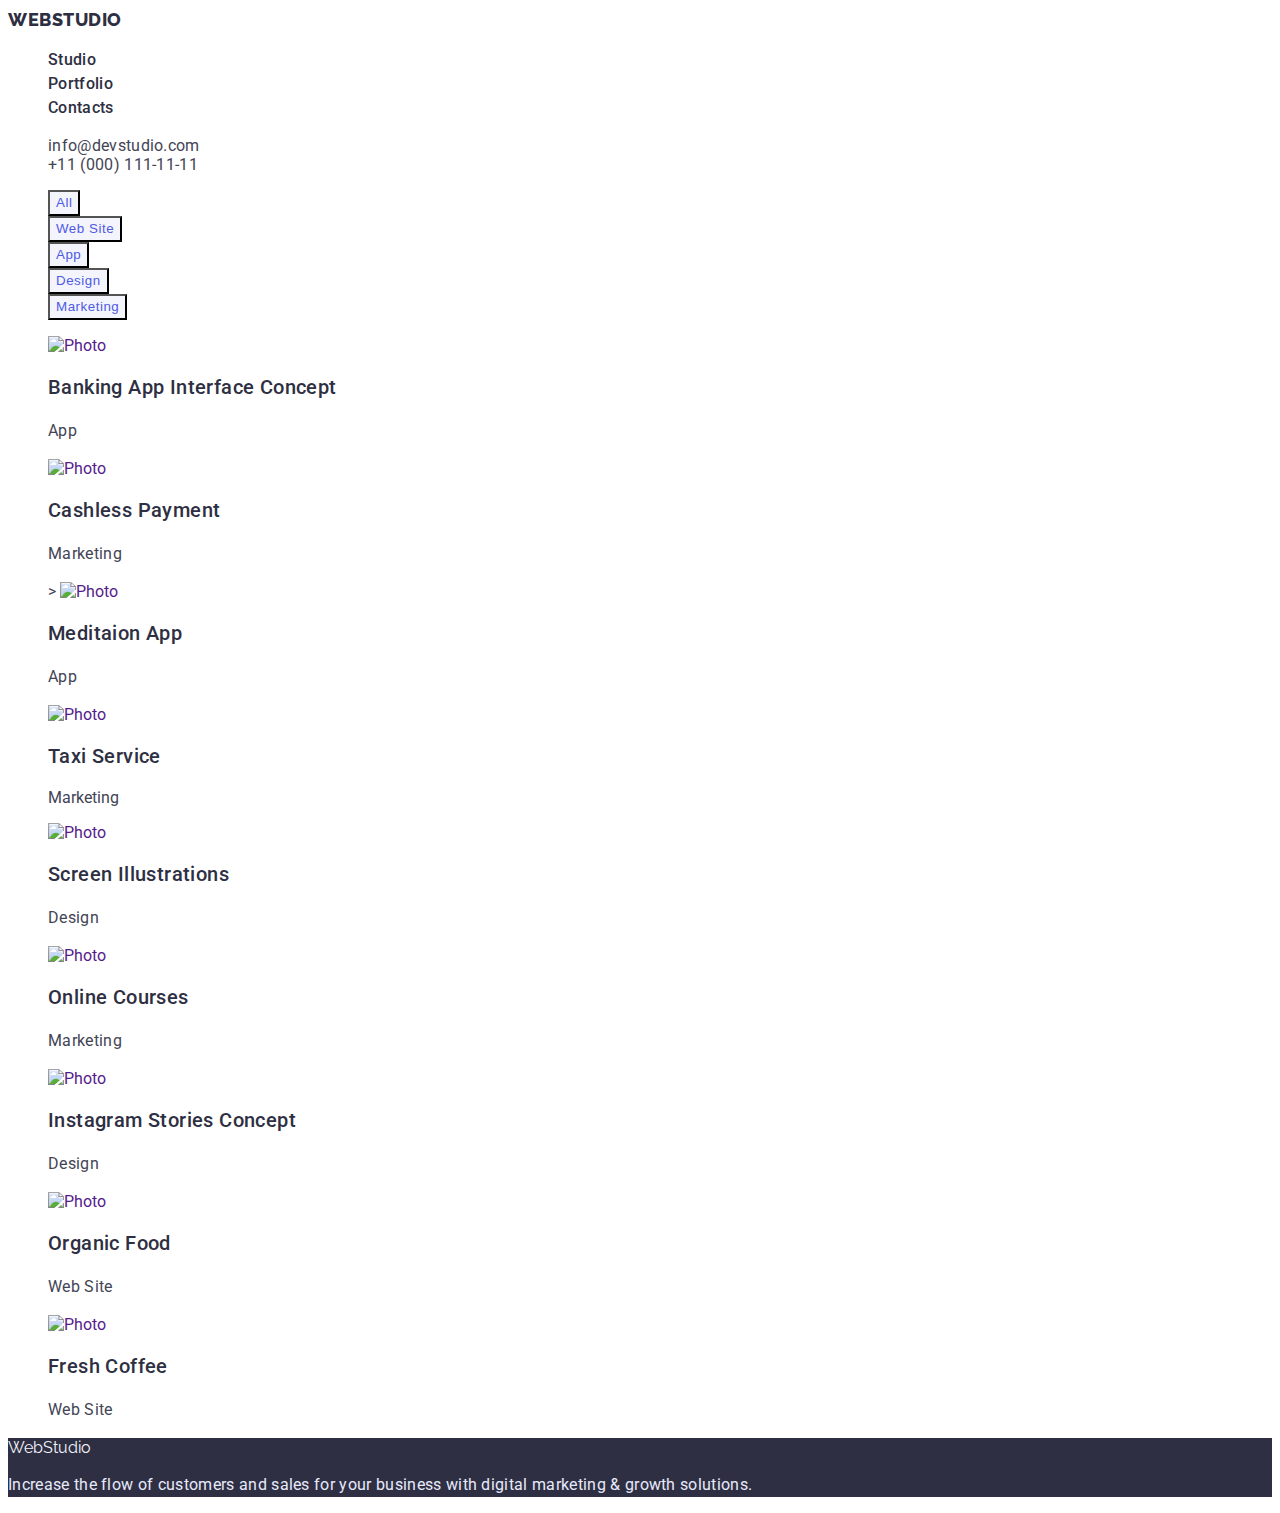
==== portfolio.html @ 8e584c3e "changes#2.5.6" ====
<!DOCTYPE html>
<html lang="en">
  <head>
    <meta charset="UTF-8" />
    <meta http-equiv="X-UA-Compatible" content="IE=edge" />
    <meta name="viewport" content="width=device-width, initial-scale=1.0" />
    <title>WEBSTUDIO</title>
    <link rel="stylesheet" href="./css/styles.css" />
    <link rel="preconnect" href="https://fonts.googleapis.com" />
    <link rel="preconnect" href="https://fonts.gstatic.com" crossorigin />
    <link
      href="https://fonts.googleapis.com/css2?family=Raleway:wght@800&family=Roboto:wght@400;500;700;900&display=swap"
      rel="stylesheet"
    />
  </head>
  <body>
    <header class="header-page">
      <nav class="header-nav">
        <a class="logo-header link" href="./index.html"
          >Web<span>Studio</span></a
        >
        <ul class="header-button list">
          <li>
            <a class="btn link" href="./index.html">Studio</a>
          </li>
          <li>
            <a class="btn link" href="./portfolio.html">Portfolio</a>
          </li>
          <li>
            <a class="btn link" href="">Contacts</a>
          </li>
        </ul>
      </nav>
      <!-- link header -->
      <address class="header-address">
        <ul class="header-link list">
          <li>
            <a class="btn-link link" href="mailto:info@devstudio.com"
              >info@devstudio.com</a
            >
          </li>
          <li>
            <a class="btn-link link" href="tel:+110001111111"
              >+11 (000) 111-11-11</a
            >
          </li>
        </ul>
      </address>
    </header>
    <main>
      <!-- section -->

      <section class="section-portfolio">
        <h1 hidden>portfolio</h1>
        <ul class="btn-portfolio-list list">
          <li><button class="btn-portfolio" type="button">All</button></li>
          <li><button class="btn-portfolio" type="button">Web Site</button></li>
          <li><button class="btn-portfolio" type="button">App</button></li>
          <li><button class="btn-portfolio" type="button">Design</button></li>
          <li>
            <button class="btn-portfolio" type="button">Marketing</button>
          </li>
        </ul>

        <ul class="portfolio-list list">
          <li class="portfolio-item">
            <a class="link" href=""
              ><img src="./images/portfolio/portfolio_img_1.jpg" alt="Photo"
            /></a>

            <h3 class="portfolio-name">Banking App Interface Concept</h3>
            <p class="portfolio-text">App</p>
          </li>
          <li class="portfolio-item">
            <a class="link" href="">
              <img src="./images/portfolio/portfolio_img_2.jpg" alt="Photo" />
            </a>
            <h3 class="portfolio-name">Cashless Payment</h3>
            <p class="portfolio-text">Marketing</p>
          </li>
          <li class="portfolio-item"></li>>
            <a class="link" href="">
              <img src="./images/portfolio/portfolio_img_3.jpg" alt="Photo" />
            </a>
            <h3 class="portfolio-name">Meditaion App</h3>
            <p class="portfolio-text">App</p>
          </li>
          <li class="portfolio-item">
            <a class="link" href="">            
              <img src="./images/portfolio/portfolio_img_4.jpg" alt="Photo" />
            </a>
            <h3 class="portfolio-name">Taxi Service</h3>
            <p>Marketing</p>
          </li>
          <li class="portfolio-item">
            <a class="link" href="">            
              <img src="./images/portfolio/portfolio_img_5.jpg" alt="Photo" />
            </a>
            <h3 class="portfolio-name">Screen Illustrations</h3>
            <p class="portfolio-text">Design</p>
          </li>
          <li class="portfolio-item">
            <a class="link" href="">            
            <img src="./images/portfolio/portfolio_img_6.jpg" alt="Photo" />
            <h3 class="portfolio-name">Online Courses</h3>
            <p class="portfolio-text">Marketing</p>
          </li>
          <li class="portfolio-item">
            <a class="link" href="">            
              <img src="./images/portfolio/portfolio_img_7.jpg" alt="Photo" />
            </a>
            <h3 class="portfolio-name">Instagram Stories Concept</h3>
            <p class="portfolio-text">Design</p>
          </li>
          <li class="portfolio-item">
            <a class="link" href="">            
              <img src="./images/portfolio/portfolio_img_8.jpg" alt="Photo" />
            </a>
            <h3 class="portfolio-name">Organic Food</h3>
            <p class="portfolio-text">Web Site</p>
          </li>
          <li class="portfolio-item">
            <a class="link" href="">            
              <img src="./images/portfolio/portfolio_img_9.jpg" alt="Photo" />
            </a>
            <h3 class="portfolio-name">Fresh Coffee</h3>
            <p class="portfolio-text">Web Site</p>
          </li>
        </ul>
      </section>
    </main>
    <footer class="section-footer">
      <a href="./index.html" class="logo-footer link">Web<span>Studio</span></a>
      <p class="section-footer-text">
        Increase the flow of customers and sales for your business with digital
        marketing & growth solutions.
      </p>
    </footer>
  </body>
</html>
---- css/styles.css ----
body {
    font-family: 'Roboto', sans-serif;
    ;
    font-size: 16px;
    background-color: #FFFFFF;
    color: #434455;
}


.list {
    list-style: none;
}


.link {
    text-decoration: none;
}


:root{

}

/* *!------- header ------------*/


.logo-header {
    font-family: 'Raleway', sans-serif;
    font-weight: 800;
    font-size: 18px;
    line-height: 1.33;   
    letter-spacing: 0.03em;
    text-transform: uppercase;
    color: #2E2F42;
}


.logo-header:hover,
.logo-header:focus {
    color: #404BBF
}


.btn {
    font-weight: 500;
    line-height: 1.5;
    letter-spacing: 0.02em;
    color: #2E2F42;
}


.btn:hover,
.btn:focus {
    color: #404BBF;
}


.header-address {
    font-style: normal;
}


.btn-link {
    line-height: 1.5px;
    letter-spacing: 0.02em;
    color: #434455;
}


.btn-link:hover,
.btn-link:focus {
    color: #404BBF;
}



/* *!------- section#1 ------------*/


.section-hero {
    background: #2E2F42;
}


.section-hero-heading {
    font-size: 56px;
    line-height: 1.07;
    text-align: center;
    hero letter-spacing: 0.02em;
    color: #FFFFFF;
}

.section-hero-btn {
    font-weight: 500;
    line-height: 1.5;
    letter-spacing: 0.04em;
    cursor: pointer;

    background: #4D5AE5;
    color: #FFFFFF;

}

.section-one-btn:hover,
.section-one-btn:focus {
    background: #404BBF;
    color: #FFFFFF;
}

/* *!------- section#2 ------------*/


.section-two-head {
    font-weight: 500;
    font-size: 20px;
    line-height: 1.2;
    letter-spacing: 0.02em;
    color: #2E2F42;
}


.section-two-text {
    line-height: 1.5;
    letter-spacing: 0.02em;
    color: #434455;

}


/* *!------- section#3 ------------*/


.section-three-head {
    font-size: 36px;
    line-height: 1.1;
    text-align: center;
    letter-spacing: 0.02em;
    text-transform: capitalize;
    color: #2E2F42;
}


/* *!------- section#4 ------------*/


.section-four-head {
    font-size: 36px;
    line-height: 1.1;
    text-align: center;
    letter-spacing: 0.02em;
    text-transform: capitalize;
    color: #2E2F42;

}


.section-four-name {
    font-style: normal;
    font-weight: 500;
    font-size: 20px;
    line-height: 1.2;
    text-align: center;
    letter-spacing: 0.02em;
    color: #2E2F42;
}


.section-four-text {
    line-height: 1.5;
    text-align: center;
    letter-spacing: 0.02em;

}


/* *!------- footer ------------*/


.section-footer {
    background: #2E2F42;
}


.logo-footer {
    font-family: 'Raleway', sans-serif;
    color: #F4F4FD;
}


.logo-footer:hover,
.logo-footer:focus {
    color: #404BBF
}


.section-footer-text {
    line-height: 1.5;
    letter-spacing: 0.02em;
    color: #E7E9FC;
}


/* *!------- portfolio ------------*/


.btn-portfolio {
    line-height: 1.5;
    letter-spacing: 0.04em;
    cursor: pointer;

    background: #F4F4FD;
    color: #4D5AE5;
}


.btn-portfolio:hover,
.btn-portfolio:focus {
    background: #404BBF;
    color: #FFFFFF;}


.portfolio-name {
    font-weight: 500;
    font-size: 20px;
    line-height: 1.2;
    letter-spacing: 0.02em;
    color: #2E2F42;
}

.portfolio-text {
    line-height: 1.5;
    letter-spacing: 0.02em;
    color: #434455;
}
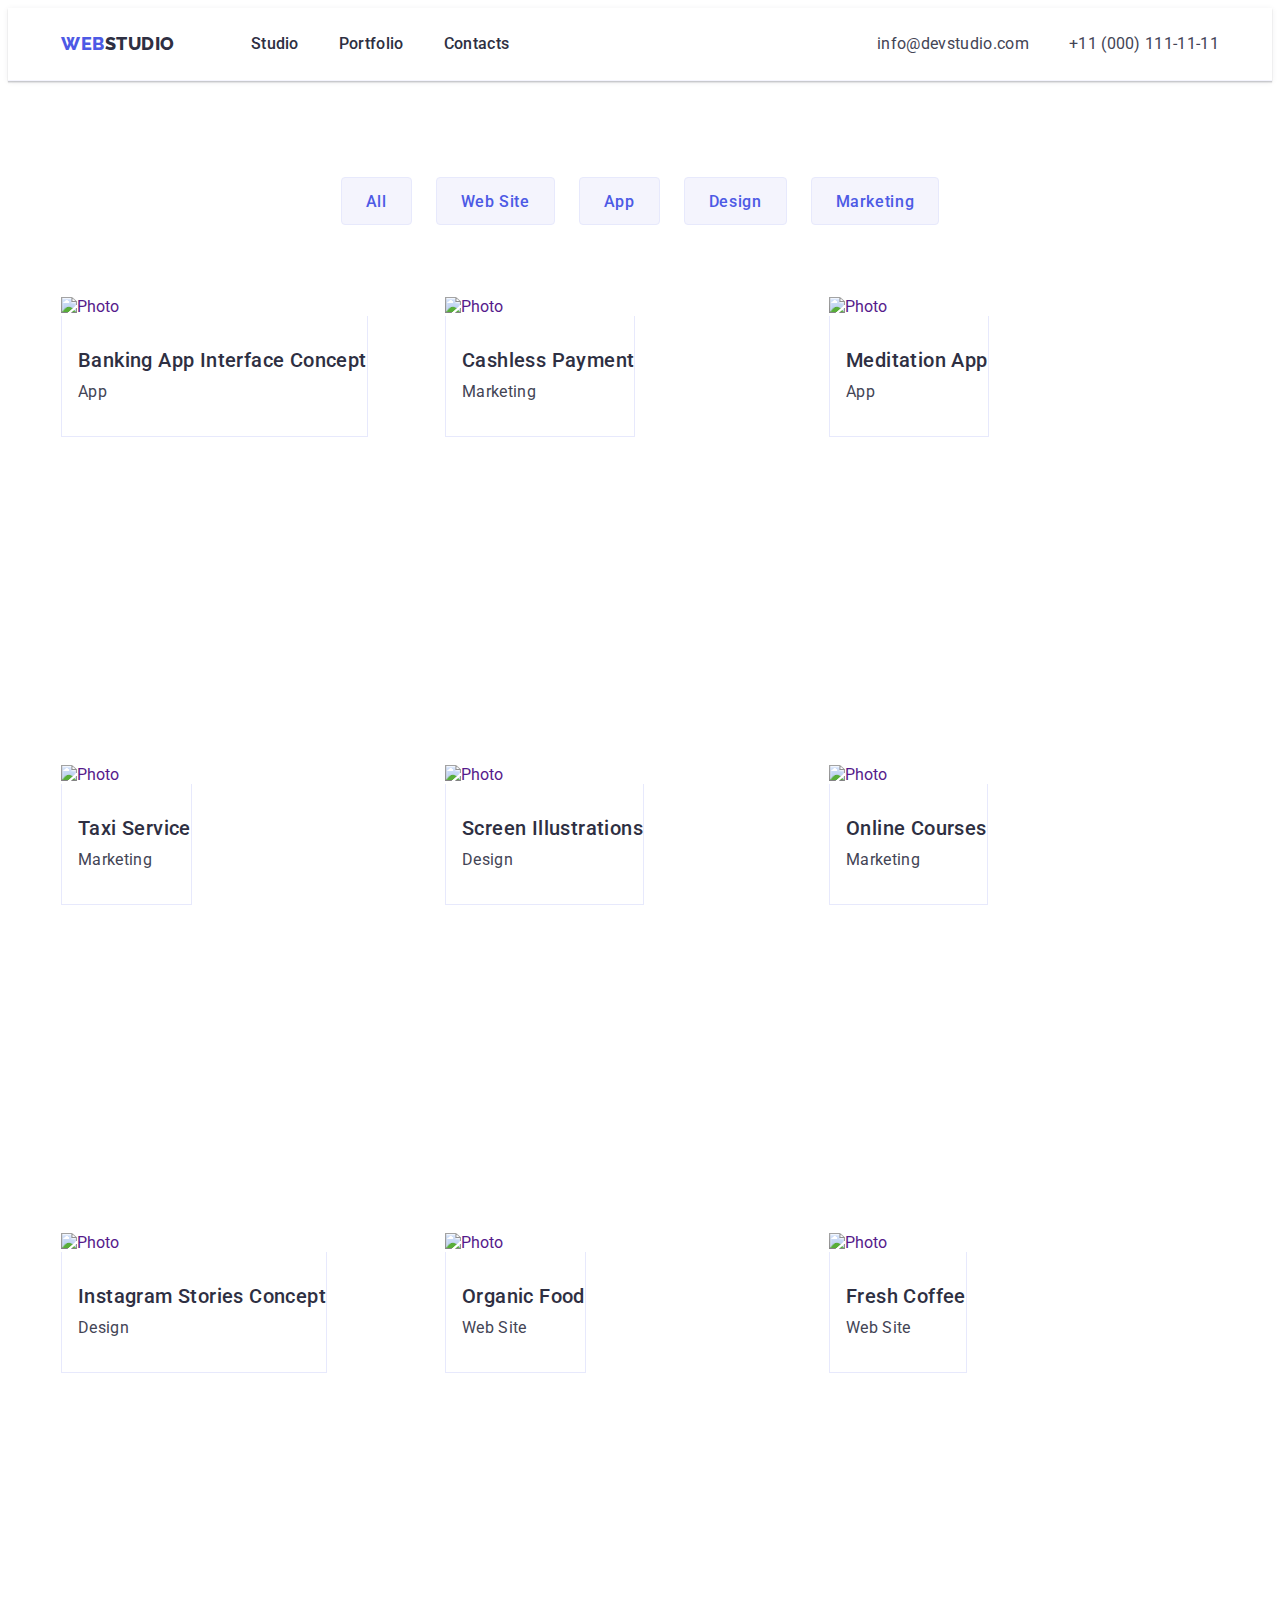
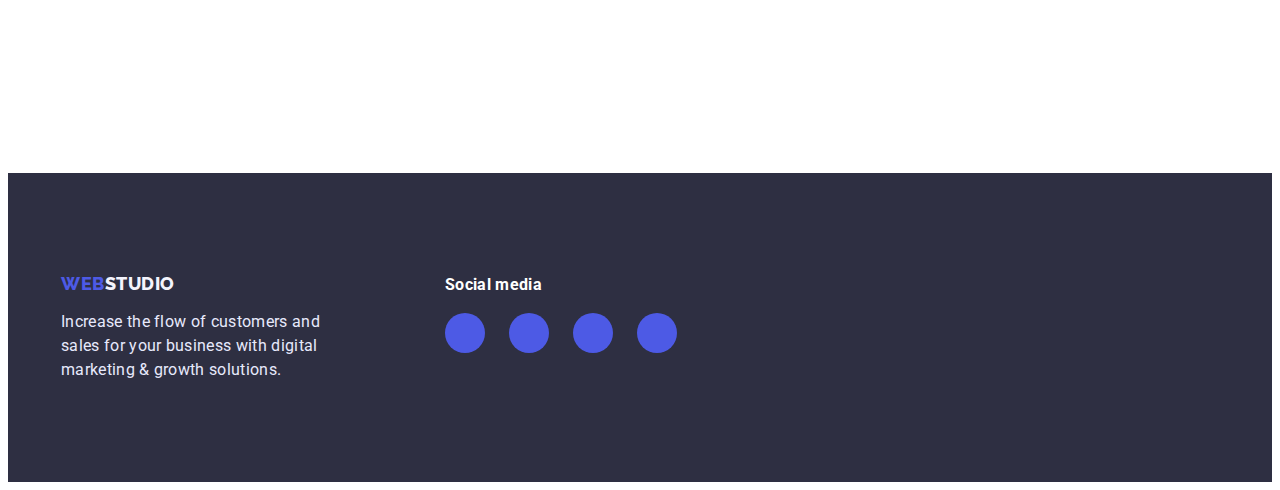
==== commit a27850a3: "changes#7.5.1" ====
--- a/portfolio.html
+++ b/portfolio.html
@@ -5,28 +5,37 @@
     <meta http-equiv="X-UA-Compatible" content="IE=edge" />
     <meta name="viewport" content="width=device-width, initial-scale=1.0" />
     <title>WEBSTUDIO</title>
-    <link rel="stylesheet" href="./css/styles.css" />
+    <link
+    rel="stylesheet"
+    href="https://cdnjs.cloudflare.com/ajax/libs/modern-normalize/1.1.0/modern-normalize.min.css"
+    integrity="sha512-wpPYUAdjBVSE4KJnH1VR1HeZfpl1ub8YT/NKx4PuQ5NmX2tKuGu6U/JRp5y+Y8XG2tV+wKQpNHVUX03MfMFn9Q=="
+    crossorigin="anonymous"
+    referrerpolicy="no-referrer"
+  />
+    
     <link rel="preconnect" href="https://fonts.googleapis.com" />
     <link rel="preconnect" href="https://fonts.gstatic.com" crossorigin />
     <link
       href="https://fonts.googleapis.com/css2?family=Raleway:wght@800&family=Roboto:wght@400;500;700;900&display=swap"
       rel="stylesheet"
     />
+    <link rel="stylesheet" href="./css/styles.css" />
   </head>
   <body>
     <header class="header-page">
+      <div class="container header-page-container">      
       <nav class="header-nav">
-        <a class="logo-header link" href="./index.html"
-          >Web<span>Studio</span></a
+        <a class="logo link" href="./index.html"
+          >Web<span class="logo-studio">Studio</span></a
         >
         <ul class="header-button list">
-          <li>
+          <li class="btn-item">
             <a class="btn link" href="./index.html">Studio</a>
           </li>
-          <li>
+          <li class="btn-item">
             <a class="btn link" href="./portfolio.html">Portfolio</a>
           </li>
-          <li>
+          <li class="btn-item">
             <a class="btn link" href="">Contacts</a>
           </li>
         </ul>
@@ -34,24 +43,26 @@
       <!-- link header -->
       <address class="header-address">
         <ul class="header-link list">
-          <li>
+          <li class="address-item">
             <a class="btn-link link" href="mailto:info@devstudio.com"
               >info@devstudio.com</a
             >
           </li>
-          <li>
+          <li class="address-item">
             <a class="btn-link link" href="tel:+110001111111"
               >+11 (000) 111-11-11</a
             >
           </li>
         </ul>
       </address>
+      </div>
     </header>
     <main>
       <!-- section -->
-
       <section class="section-portfolio">
-        <h1 hidden>portfolio</h1>
+        <div class="container">
+         <h1 hidden>portfolio</h1>
+            <div class="portfolio-nav">
         <ul class="btn-portfolio-list list">
           <li><button class="btn-portfolio" type="button">All</button></li>
           <li><button class="btn-portfolio" type="button">Web Site</button></li>
@@ -61,80 +72,163 @@
             <button class="btn-portfolio" type="button">Marketing</button>
           </li>
         </ul>
+      </div>
 
         <ul class="portfolio-list list">
+          
+          <li class="portfolio-item">            
+            <a class="link portfolio-photo-link" href="">
+              <img src="./images/portfolio/portfolio_img_1.jpg" alt="Photo"/>
+              <div class="portfolio-card">
+              <h2 class="portfolio-name">Banking App Interface Concept</h2>
+            <p class="portfolio-text">App</p>
+          </div>
+          </a>
+          </li>
+
           <li class="portfolio-item">
-            <a class="link" href=""
-              ><img src="./images/portfolio/portfolio_img_1.jpg" alt="Photo"
-            /></a>
-
-            <h3 class="portfolio-name">Banking App Interface Concept</h3>
+            <a class="link portfolio-photo-link" href="">
+              <img src="./images/portfolio/portfolio_img_2.jpg" alt="Photo"/>
+              <div class="portfolio-card">        
+            <h2 class="portfolio-name">Cashless Payment</h2>
+            <p class="portfolio-text">Marketing</p>
+          </div>
+          </a>
+          </li>
+
+          <li class="portfolio-item">
+            <a class="link portfolio-photo-link" href="">
+              <img src="./images/portfolio/portfolio_img_3.jpg" alt="Photo" />
+              <div class="portfolio-card">           
+            <h2 class="portfolio-name">Meditation App</h2>
             <p class="portfolio-text">App</p>
-          </li>
+          </div>
+          </a>
+          </li>
+          
+          <li class="portfolio-item">                       
+            <a class="link portfolio-photo-link" href="">
+               <div class="overley-wrapper">          
+              <img src="./images/portfolio/portfolio_img_4.jpg" alt="Photo" />
+              <p class="overley-text">
+                14 Stylish and User-Friendly App Design Concepts · Task Manager App · Calorie Tracker App · Exotic Fruit Ecommerce App · Cloud Storage App
+              </p>
+            </div> 
+              <div class="portfolio-card"> 
+              <h2 class="portfolio-name">Taxi Service</h2>
+            <p class="portfolio-text">Marketing</p>
+          </div>
+          </a>
+          </li>
+          
+          <li class="portfolio-item">                       
+            <a class="link portfolio-photo-link" href="">            
+              <img src="./images/portfolio/portfolio_img_5.jpg" alt="Photo" />
+            <div class="portfolio-card">
+              <h2 class="portfolio-name">Screen Illustrations</h2>
+            <p class="portfolio-text">Design</p>
+          </div>
+          </a>
+          </li>
+          
           <li class="portfolio-item">
-            <a class="link" href="">
-              <img src="./images/portfolio/portfolio_img_2.jpg" alt="Photo" />
-            </a>
-            <h3 class="portfolio-name">Cashless Payment</h3>
+            <a class="link portfolio-photo-link" href="">            
+            <img src="./images/portfolio/portfolio_img_6.jpg" alt="Photo" />
+            <div class="portfolio-card">
+            <h2 class="portfolio-name">Online Courses</h2>
             <p class="portfolio-text">Marketing</p>
-          </li>
-          <li class="portfolio-item"></li>>
-            <a class="link" href="">
-              <img src="./images/portfolio/portfolio_img_3.jpg" alt="Photo" />
-            </a>
-            <h3 class="portfolio-name">Meditaion App</h3>
-            <p class="portfolio-text">App</p>
-          </li>
-          <li class="portfolio-item">
-            <a class="link" href="">            
-              <img src="./images/portfolio/portfolio_img_4.jpg" alt="Photo" />
-            </a>
-            <h3 class="portfolio-name">Taxi Service</h3>
-            <p>Marketing</p>
-          </li>
-          <li class="portfolio-item">
-            <a class="link" href="">            
-              <img src="./images/portfolio/portfolio_img_5.jpg" alt="Photo" />
-            </a>
-            <h3 class="portfolio-name">Screen Illustrations</h3>
+          </div>
+          </a>
+          </li>
+          
+          <li class="portfolio-item">                       
+            <a class="link portfolio-photo-link" href="">            
+              <img src="./images/portfolio/portfolio_img_7.jpg" alt="Photo" />
+              <div class="portfolio-card">
+              <h2 class="portfolio-name">Instagram Stories Concept</h2>
             <p class="portfolio-text">Design</p>
-          </li>
-          <li class="portfolio-item">
-            <a class="link" href="">            
-            <img src="./images/portfolio/portfolio_img_6.jpg" alt="Photo" />
-            <h3 class="portfolio-name">Online Courses</h3>
-            <p class="portfolio-text">Marketing</p>
-          </li>
-          <li class="portfolio-item">
-            <a class="link" href="">            
-              <img src="./images/portfolio/portfolio_img_7.jpg" alt="Photo" />
-            </a>
-            <h3 class="portfolio-name">Instagram Stories Concept</h3>
-            <p class="portfolio-text">Design</p>
-          </li>
-          <li class="portfolio-item">
-            <a class="link" href="">            
+          </div>
+          </a>
+          </li>
+
+          <li class="portfolio-item">                       
+            <a class="link portfolio-photo-link" href="">            
               <img src="./images/portfolio/portfolio_img_8.jpg" alt="Photo" />
-            </a>
-            <h3 class="portfolio-name">Organic Food</h3>
+              <div class="portfolio-card"> 
+              <h2 class="portfolio-name">Organic Food</h2>
             <p class="portfolio-text">Web Site</p>
-          </li>
-          <li class="portfolio-item">
-            <a class="link" href="">            
+          </div>
+          </a>
+          </li>
+         
+          <li class="portfolio-item">                      
+            <a class="link portfolio-photo-link" href="">            
               <img src="./images/portfolio/portfolio_img_9.jpg" alt="Photo" />
-            </a>
-            <h3 class="portfolio-name">Fresh Coffee</h3>
+              <div class="portfolio-card"> 
+              <h2 class="portfolio-name">Fresh Coffee</h2>
             <p class="portfolio-text">Web Site</p>
-          </li>
-        </ul>
+          </div>
+          </a>
+          </li>
+        </ul>
+      </div>
       </section>
     </main>
-    <footer class="section-footer">
-      <a href="./index.html" class="logo-footer link">Web<span>Studio</span></a>
-      <p class="section-footer-text">
-        Increase the flow of customers and sales for your business with digital
-        marketing & growth solutions.
-      </p>
+     <footer class="section-footer">
+      <div class="container">
+        <ul class="link list footer-list">
+          <li class="footer-item">
+       
+        <a href="./index.html" class="logo link"
+          >Web<span class="logo-studio-footer">Studio</span></a
+        >
+        <p class="section-footer-text">
+          Increase the flow of customers and sales for your business with
+          digital marketing & growth solutions.
+        </p>
+        </li>
+          <li class="footer-item">
+          <h3 class="socialmedia">Social media</h3>
+          <ul class="link list icon-list-footer">
+                   <li class="icon-item-footer">
+                    <a class="icon-link-footer" href="">
+                      <svg class="icon-footer">
+                        <use                          
+                          href="./images/symbol-defs.svg#icon-instagram"
+                        ></use>
+                      </svg>
+                    </a>
+                  </li>
+                  <li class="icon-item-footer">
+                    <a class="icon-link-footer" href="">
+                      <svg class="icon-footer">
+                        <use href="./images/symbol-defs.svg#icon-twitter"></use>
+                      </svg>
+                    </a>
+                  </li>
+                  <li class="icon-item-footer">
+                    <a class="icon-link-footer" href="">
+                      <svg class="icon-footer">
+                        <use
+                          href="./images/symbol-defs.svg#icon-facebook"
+                        ></use>
+                      </svg>
+                    </a>
+                  </li>
+                  <li class="icon-item-footer">
+                    <a class="icon-link-footer" href="">
+                      <svg class="icon-footer">
+                        <use
+                          href="./images/symbol-defs.svg#icon-linkedin"
+                        ></use>
+                      </svg>
+                    </a>
+                  </li>
+                </ul>
+          </li>
+           </ul>
+      </div>
     </footer>
+  </div>    
   </body>
 </html>
--- a/css/styles.css
+++ b/css/styles.css
@@ -7,6 +7,12 @@
 }
 
 
+ /* section,
+header,
+footer {
+    outline: 2px solid red; 
+} */
+
 .list {
     list-style: none;
 }
@@ -17,27 +23,95 @@
 }
 
 
-:root{
-
-}
-
-/* *!------- header ------------*/
-
-
-.logo-header {
+h1,
+h2,
+h3,
+h4,
+h5,
+h6,
+P {
+    margin-top: 0;
+    margin-bottom: 0;
+}
+
+
+ol,
+ul {
+    margin-top: 0;
+    margin-bottom: 0;
+    padding-left: 0;
+}
+
+
+img {
+    display: block;
+}
+
+
+.container {
+    width: 1158px;
+    margin-left: auto;
+    margin-right: auto;
+    padding-left: 15px;
+    padding-right: 15px;
+}
+
+
+/**!------- header ------------*/
+
+
+.header-page {
+    border-bottom: 1px solid #F4F4FD;
+    padding-top: 24px;
+    padding-bottom: 24px;
+    box-shadow: 0px 2px 1px rgba(46, 47, 66, 0.08), 0px 1px 1px rgba(46, 47, 66, 0.16), 0px 1px 6px rgba(46, 47, 66, 0.08);
+}
+
+
+.header-page-container {
+    display: flex;
+    align-items: center;
+    justify-content: space-between;
+}
+
+
+.header-nav {
+    display: flex;
+    align-items: center;
+}
+
+
+.logo {
     font-family: 'Raleway', sans-serif;
     font-weight: 800;
     font-size: 18px;
-    line-height: 1.33;   
+    line-height: 1.17;
     letter-spacing: 0.03em;
     text-transform: uppercase;
-    color: #2E2F42;
-}
-
-
-.logo-header:hover,
-.logo-header:focus {
+    color: #4D5AE5;
+    margin-right: 76px;
+}
+
+
+.logo-studio {
+    color: #2E2F42;
+}
+
+
+.logo:hover,
+.logo:focus {
     color: #404BBF
+}
+
+
+.header-button {
+    display: flex;
+    align-items: center;
+}
+
+
+.btn-item:not(:last-child) {
+    margin-right: 40px;
 }
 
 
@@ -60,10 +134,21 @@
 }
 
 
+.header-link {
+    display: flex;
+    align-items: center;
+}
+
+
 .btn-link {
-    line-height: 1.5px;
+    line-height: 1.5;
     letter-spacing: 0.02em;
     color: #434455;
+}
+
+
+.address-item:not(:last-child) {
+    margin-right: 40px;
 }
 
 
@@ -73,12 +158,27 @@
 }
 
 
-
 /* *!------- section#1 ------------*/
 
 
 .section-hero {
-    background: #2E2F42;
+    max-width: 1440px;
+    margin: 0 auto;
+    background-color: #2E2F42;
+    background-image: linear-gradient(rgba(46, 47, 66, 0.7),
+            rgba(46, 47, 66, 0.7)),
+        url(../images/backgraundphoto-section-1.jpg);
+    background-repeat: no-repeat;
+    background-position: center;
+    background-size: cover;
+    padding-top: 188px;
+    padding-bottom: 188px;
+}
+
+
+.hero-container {
+    display: flex;
+    flex-direction: column;
 }
 
 
@@ -86,28 +186,73 @@
     font-size: 56px;
     line-height: 1.07;
     text-align: center;
-    hero letter-spacing: 0.02em;
+    letter-spacing: 0.02em;
     color: #FFFFFF;
-}
+    margin-bottom: 48px;
+    margin-left: auto;
+    margin-right: auto;
+    width: 496px;
+}
+
 
 .section-hero-btn {
+    font-family: "Roboto", sans-serif;
+    ;
+    font-size: 16px;
     font-weight: 500;
     line-height: 1.5;
     letter-spacing: 0.04em;
     cursor: pointer;
-
-    background: #4D5AE5;
+    background-color: #4D5AE5;
     color: #FFFFFF;
-
-}
-
-.section-one-btn:hover,
-.section-one-btn:focus {
-    background: #404BBF;
+    min-width: 169px;
+    height: 56px;
+    border-radius: 4px;
+    border: 0px;
+    box-shadow: 0px 4px 4px rgba(0, 0, 0, 0.15);
+    margin-left: auto;
+    margin-right: auto;
+    padding: 16px 32px;
+}
+
+
+.section-hero-btn:hover,
+.section-hero-btn:focus {
+    background-color: #404BBF;
     color: #FFFFFF;
 }
 
+
 /* *!------- section#2 ------------*/
+
+
+.section-two {
+    padding-top: 120px;
+    padding-bottom: 120px;
+}
+
+
+.section-two-list {
+    display: flex;
+    gap: 24px;
+}
+
+
+.icon-section-two {
+    display: flex;
+    background-color: #F4F4FD;
+    border-radius: 4px;
+    width: 264px;
+    height: 112px;
+    padding: 24px 100px;
+    justify-content: center;
+    align-items: center;
+}
+
+.section-two-svg {
+    width: 64px;
+    height: 64px;
+}
 
 
 .section-two-head {
@@ -116,6 +261,8 @@
     line-height: 1.2;
     letter-spacing: 0.02em;
     color: #2E2F42;
+    margin-top: 8px;
+    margin-bottom: 8px;
 }
 
 
@@ -128,29 +275,66 @@
 
 
 /* *!------- section#3 ------------*/
+
+
+.section-three {
+    padding-bottom: 120px;
+}
 
 
 .section-three-head {
     font-size: 36px;
-    line-height: 1.1;
+    line-height: 1.11;
     text-align: center;
     letter-spacing: 0.02em;
     text-transform: capitalize;
     color: #2E2F42;
+    margin-bottom: 72px;
+}
+
+
+.section-three-list {
+    display: flex;
+    gap: 24px;
 }
 
 
 /* *!------- section#4 ------------*/
+.section-four {
+    background-color: #F4F4FD;
+    padding-top: 120px;
+    padding-bottom: 120px;
+}
 
 
 .section-four-head {
     font-size: 36px;
-    line-height: 1.1;
+    line-height: 1.11;
     text-align: center;
     letter-spacing: 0.02em;
     text-transform: capitalize;
     color: #2E2F42;
-
+    margin-bottom: 72px;
+}
+
+
+.section-four-list {
+    display: flex;
+    gap: 24px;
+
+}
+
+
+.section-four-item {
+    background-color: #FFFFFF;
+    flex-basis: calc((100%-72px)/4);
+    border-radius: 0px 0px 4px 4px;
+    box-shadow: 0px 1px 6px rgba(46, 47, 66, 0.08), 0px 1px 1px rgba(46, 47, 66, 0.16), 0px 2px 1px rgba(46, 47, 66, 0.08);
+}
+
+
+.card-name {
+    padding: 32px 16px;
 }
 
 
@@ -162,6 +346,7 @@
     text-align: center;
     letter-spacing: 0.02em;
     color: #2E2F42;
+    margin-bottom: 8px;
 }
 
 
@@ -169,55 +354,285 @@
     line-height: 1.5;
     text-align: center;
     letter-spacing: 0.02em;
-
-}
-
+    margin-bottom: 8px;
+}
+
+
+.icon-list {
+    display: flex;
+    gap: 24px;
+}
+
+
+.icon-item {
+
+    background-color: #4D5AE5;
+    border-radius: 50%;
+}
+
+
+.icon-link {
+    display: flex;
+    width: 40px;
+    height: 40px;
+    justify-content: center;
+    align-items: center;
+    gap: 12px;
+    fill: #F4F4FD;
+}
+
+
+.icon-svg {
+    width: 16px;
+    height: 16px;
+}
+
+
+/* *!-------sectoion#5 ------------*/
+.section-five {
+    padding: 120px 0;
+}
+
+.head-section-five {
+    font-size: 36px;
+    line-height: 40px;
+    line-height: 1.11;
+    text-align: center;
+    color: #2E2F42;
+    margin-bottom: 72px;
+
+}
+
+
+.section-five-list {
+    display: flex;
+    gap: 24px;
+    justify-content: center;
+    align-items: center;
+}
+
+
+.section-five-link {
+    display: flex;
+    width: 168px;
+    height: 88px;
+    border: solid 1px #8E8F99;
+    border-radius: 4px;
+    fill: #8E8F99;
+    padding: 16px 32px;
+    justify-content: center;
+    align-items: center;
+}
+
+
+
+.section-five-svg {
+    width: 104px;
+    height: 56px;
+}
+
+
+
+.section-five-link:hover,
+.section-five-link:focus {
+
+    fill: #404BBF;
+    border: solid 1px #404BBF;
+}
 
 /* *!------- footer ------------*/
 
 
+
+
 .section-footer {
-    background: #2E2F42;
-}
-
-
-.logo-footer {
-    font-family: 'Raleway', sans-serif;
+    background-color: #2E2F42;
+    padding-top: 100px;
+    padding-bottom: 100px;
+}
+
+
+.logo-studio-footer {
     color: #F4F4FD;
 }
 
 
-.logo-footer:hover,
-.logo-footer:focus {
-    color: #404BBF
-}
-
-
 .section-footer-text {
     line-height: 1.5;
     letter-spacing: 0.02em;
     color: #E7E9FC;
-}
+    width: 264px;
+    margin-top: 16px;
+}
+
+
+.footer-list {
+    display: flex;
+    gap: 120px;
+}
+
+
+.socialmedia {
+    font-size: 16px;
+    line-height: 1.5;
+    letter-spacing: 0.02em;
+    color: #FFFFFF;
+}
+
+
+.icon-list-footer {
+    display: flex;
+    gap: 24px;
+    padding-top: 16px;
+
+}
+
+
+.icon-item-footer {
+    background-color: #4D5AE5;
+    border-radius: 50%;
+}
+
+.icon-item-footer:hover,
+.icon-item-footer:focus {
+    background-color: #31D0AA;
+}
+
+.icon-link-footer {
+    display: flex;
+    width: 40px;
+    height: 40px;
+    justify-content: center;
+    align-items: center;
+    fill: #F4F4FD;
+
+}
+
+.icon-footer {
+    width: 24px;
+    height: 24px;
+}
+
+
+
 
 
 /* *!------- portfolio ------------*/
 
 
+.section-portfolio {
+    padding-top: 96px;
+    padding-bottom: 120px;
+}
+
+
 .btn-portfolio {
+    font-family: 'Roboto', sans-serif;
+    ;
+    font-weight: 500;
+    font-size: 16px;
     line-height: 1.5;
     letter-spacing: 0.04em;
+    border: 1px solid #E7E9FC;
+    border-radius: 4px;
     cursor: pointer;
-
-    background: #F4F4FD;
+    background-color: #F4F4FD;
     color: #4D5AE5;
-}
+    height: 48px;
+    padding: 12px 24px;
+
+}
+
 
 
 .btn-portfolio:hover,
 .btn-portfolio:focus {
-    background: #404BBF;
-    color: #FFFFFF;}
-
+
+    background-color: #404BBF;
+    color: #FFFFFF;
+    border: 1px solid #404BBF;
+    box-shadow: 0px 3px 1px rgba(0, 0, 0, 0.1),
+        0px 2px 1px rgba(0, 0, 0, 0.08), 0px 2px 2px rgba(0, 0, 0, 0.12);
+}
+
+
+
+.portfolio-nav {
+    justify-content: center;
+    display: flex;
+}
+
+.btn-portfolio-list {
+    display: flex;
+    gap: 24px;
+    margin-bottom: 72px;
+}
+
+
+
+.portfolio-list {
+    display: flex;
+    flex-wrap: wrap;
+    column-gap: 24px;
+    row-gap: 48px;
+}
+
+
+.portfolio-item {
+    width: 360px;
+    height: 420px;
+}
+
+
+
+
+
+.portfolio-photo-link {
+    display: inline-block;
+}
+
+
+.portfolio-photo-link:hover,
+.portfolio-photo-link:focus {
+    box-shadow: 0px 1px 1px rgba(46, 47, 66, 0.16),
+        0px 2px 1px rgba(46, 47, 66, 0.08);
+}
+
+.overley-wrapper{
+    position: relative;
+    overflow: hidden;
+}
+
+.overley-text{
+    position: absolute;
+    background: #4D5AE5;
+    width: 100%;
+    height: 100%;
+    left: 0;
+    top: 0;
+    padding: 40px 32px ;
+    color: #F4F4FD;
+    line-height: 1.5;
+    letter-spacing: 0.02em;
+    transform:translate(0,100%);
+    transition:  250ms;
+    transition-timing-function: cubic-bezier(0.4, 0, 0.2, 1);
+    
+}
+
+
+.portfolio-item:hover .overley-text{
+    transform:translate(0,0)
+}
+
+
+.portfolio-card {
+    padding-top: 32px;
+    padding-left: 16px;
+    padding-bottom: 32px;
+    border: 1px solid #E7E9FC;
+    border-top:none;
+}
 
 .portfolio-name {
     font-weight: 500;
@@ -225,7 +640,9 @@
     line-height: 1.2;
     letter-spacing: 0.02em;
     color: #2E2F42;
-}
+    margin-bottom: 8px;
+}
+
 
 .portfolio-text {
     line-height: 1.5;
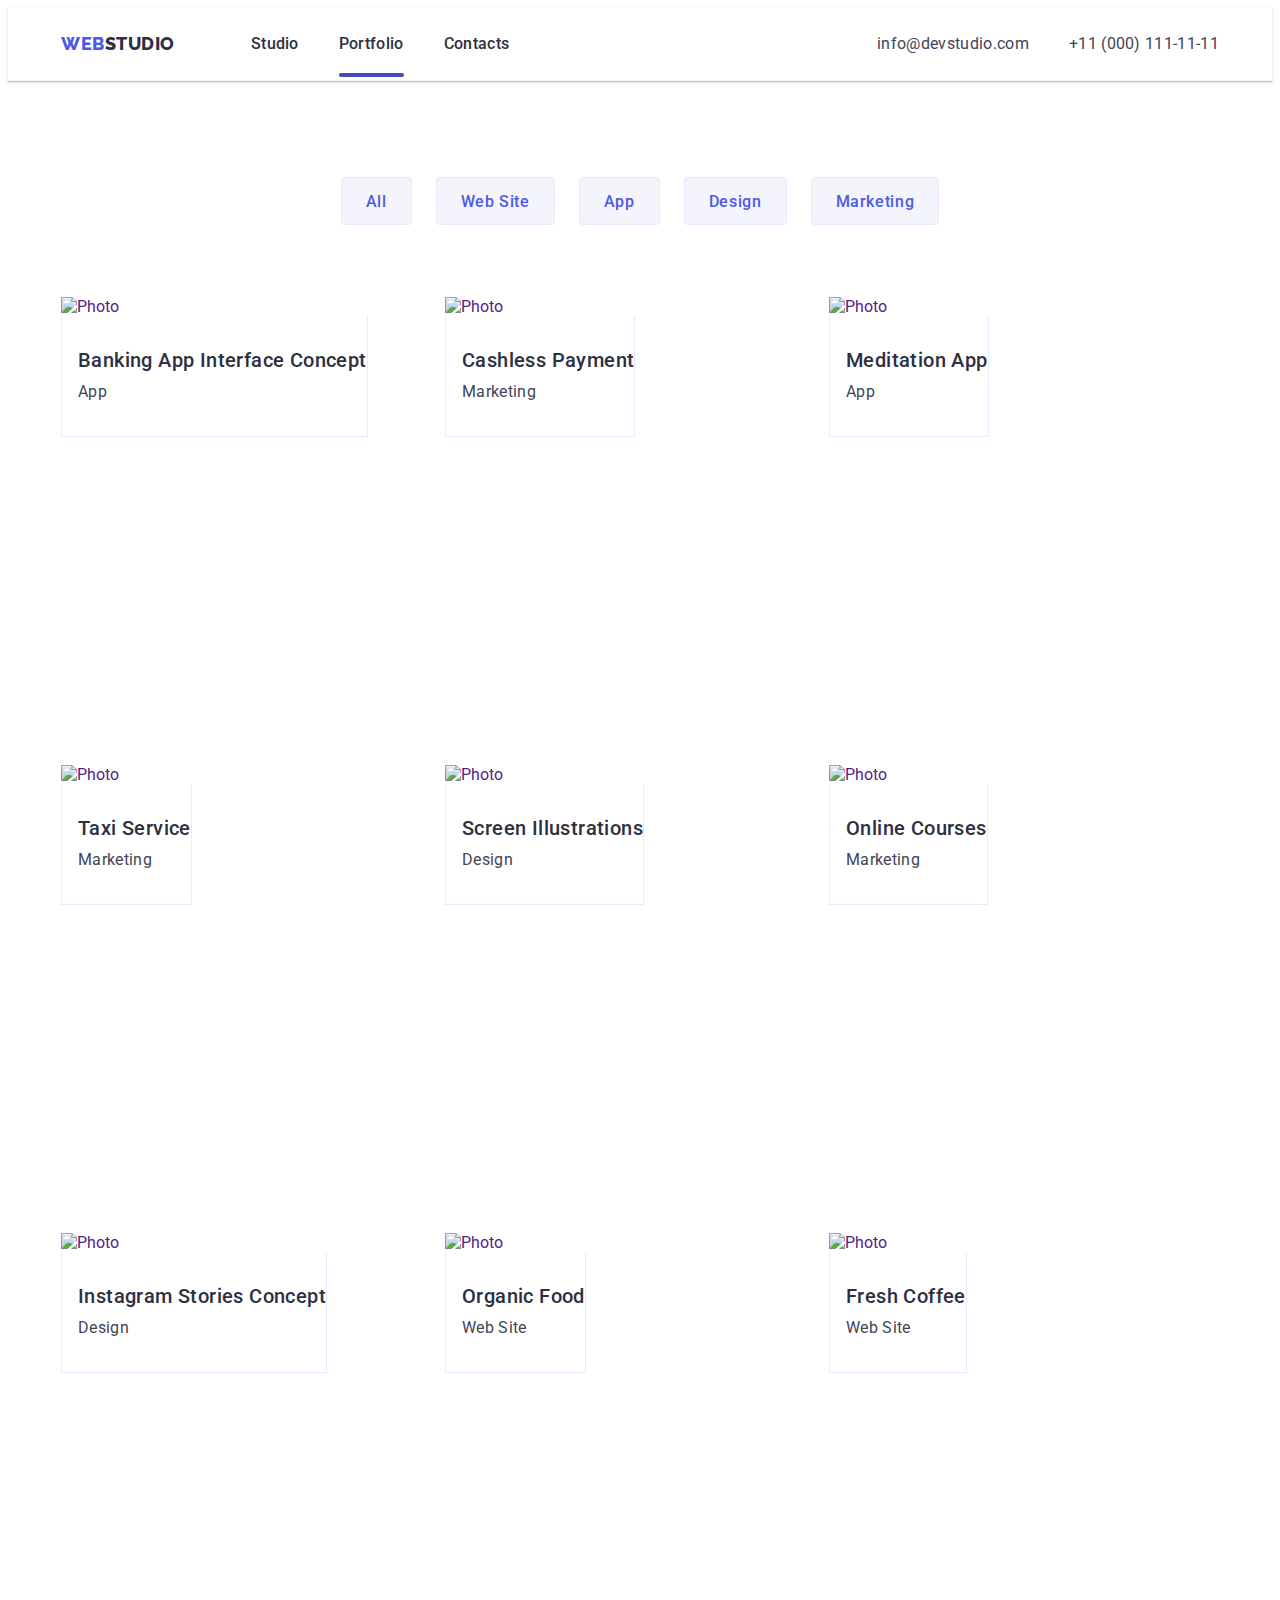
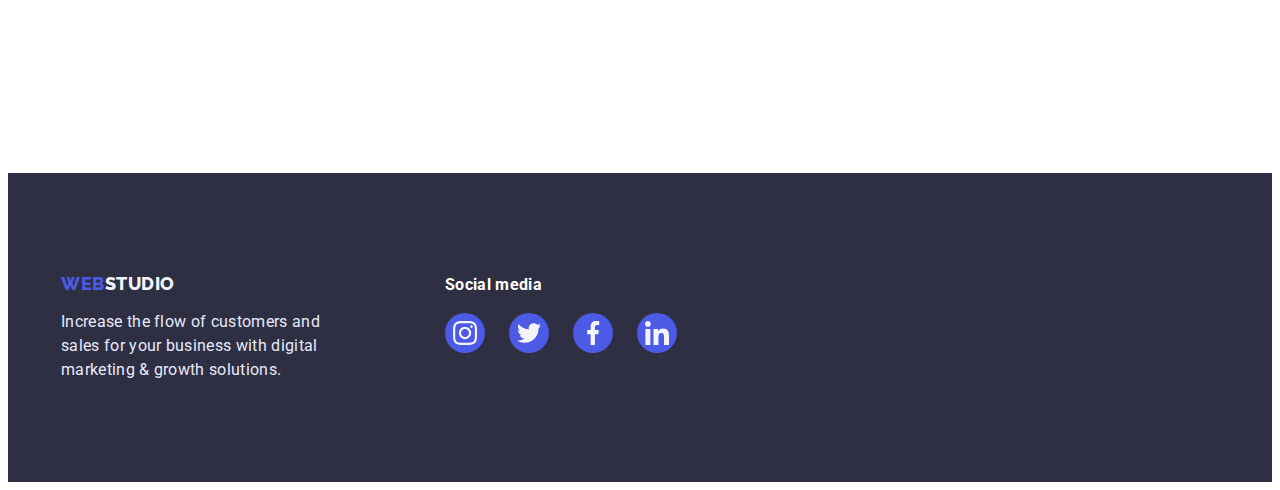
==== commit 713e3165: "changes#7.5.4" ====
--- a/portfolio.html
+++ b/portfolio.html
@@ -33,7 +33,7 @@
             <a class="btn link" href="./index.html">Studio</a>
           </li>
           <li class="btn-item">
-            <a class="btn link" href="./portfolio.html">Portfolio</a>
+            <a class="btn link btn-header-studio" href="./portfolio.html">Portfolio</a>
           </li>
           <li class="btn-item">
             <a class="btn link" href="">Contacts</a>
@@ -78,7 +78,12 @@
           
           <li class="portfolio-item">            
             <a class="link portfolio-photo-link" href="">
+              <div class="overley-wrapper">
               <img src="./images/portfolio/portfolio_img_1.jpg" alt="Photo"/>
+              <p class="overley-text">
+                14 Stylish and User-Friendly App Design Concepts · Task Manager App · Calorie Tracker App · Exotic Fruit Ecommerce App · Cloud Storage App
+              </p>
+            </div>
               <div class="portfolio-card">
               <h2 class="portfolio-name">Banking App Interface Concept</h2>
             <p class="portfolio-text">App</p>
@@ -88,7 +93,12 @@
 
           <li class="portfolio-item">
             <a class="link portfolio-photo-link" href="">
+              <div class="overley-wrapper">
               <img src="./images/portfolio/portfolio_img_2.jpg" alt="Photo"/>
+              <p class="overley-text">
+                14 Stylish and User-Friendly App Design Concepts · Task Manager App · Calorie Tracker App · Exotic Fruit Ecommerce App · Cloud Storage App
+              </p>
+            </div>
               <div class="portfolio-card">        
             <h2 class="portfolio-name">Cashless Payment</h2>
             <p class="portfolio-text">Marketing</p>
@@ -98,7 +108,12 @@
 
           <li class="portfolio-item">
             <a class="link portfolio-photo-link" href="">
+              <div class="overley-wrapper">
               <img src="./images/portfolio/portfolio_img_3.jpg" alt="Photo" />
+              <p class="overley-text">
+                14 Stylish and User-Friendly App Design Concepts · Task Manager App · Calorie Tracker App · Exotic Fruit Ecommerce App · Cloud Storage App
+              </p>
+            </div> 
               <div class="portfolio-card">           
             <h2 class="portfolio-name">Meditation App</h2>
             <p class="portfolio-text">App</p>
@@ -122,8 +137,13 @@
           </li>
           
           <li class="portfolio-item">                       
-            <a class="link portfolio-photo-link" href="">            
+            <a class="link portfolio-photo-link" href=""> 
+              <div class="overley-wrapper">          
               <img src="./images/portfolio/portfolio_img_5.jpg" alt="Photo" />
+              <p class="overley-text">
+                14 Stylish and User-Friendly App Design Concepts · Task Manager App · Calorie Tracker App · Exotic Fruit Ecommerce App · Cloud Storage App
+              </p>
+            </div>
             <div class="portfolio-card">
               <h2 class="portfolio-name">Screen Illustrations</h2>
             <p class="portfolio-text">Design</p>
@@ -132,8 +152,13 @@
           </li>
           
           <li class="portfolio-item">
-            <a class="link portfolio-photo-link" href="">            
+            <a class="link portfolio-photo-link" href="">
+              <div class="overley-wrapper">              
             <img src="./images/portfolio/portfolio_img_6.jpg" alt="Photo" />
+            <p class="overley-text">
+              14 Stylish and User-Friendly App Design Concepts · Task Manager App · Calorie Tracker App · Exotic Fruit Ecommerce App · Cloud Storage App
+            </p>
+          </div>
             <div class="portfolio-card">
             <h2 class="portfolio-name">Online Courses</h2>
             <p class="portfolio-text">Marketing</p>
@@ -142,8 +167,13 @@
           </li>
           
           <li class="portfolio-item">                       
-            <a class="link portfolio-photo-link" href="">            
+            <a class="link portfolio-photo-link" href=""> 
+              <div class="overley-wrapper">             
               <img src="./images/portfolio/portfolio_img_7.jpg" alt="Photo" />
+              <p class="overley-text">
+                14 Stylish and User-Friendly App Design Concepts · Task Manager App · Calorie Tracker App · Exotic Fruit Ecommerce App · Cloud Storage App
+              </p>
+            </div>
               <div class="portfolio-card">
               <h2 class="portfolio-name">Instagram Stories Concept</h2>
             <p class="portfolio-text">Design</p>
@@ -152,8 +182,13 @@
           </li>
 
           <li class="portfolio-item">                       
-            <a class="link portfolio-photo-link" href="">            
+            <a class="link portfolio-photo-link" href=""> 
+              <div class="overley-wrapper">             
               <img src="./images/portfolio/portfolio_img_8.jpg" alt="Photo" />
+              <p class="overley-text">
+                14 Stylish and User-Friendly App Design Concepts · Task Manager App · Calorie Tracker App · Exotic Fruit Ecommerce App · Cloud Storage App
+              </p>
+            </div>
               <div class="portfolio-card"> 
               <h2 class="portfolio-name">Organic Food</h2>
             <p class="portfolio-text">Web Site</p>
@@ -162,8 +197,13 @@
           </li>
          
           <li class="portfolio-item">                      
-            <a class="link portfolio-photo-link" href="">            
+            <a class="link portfolio-photo-link" href="">
+              <div class="overley-wrapper">              
               <img src="./images/portfolio/portfolio_img_9.jpg" alt="Photo" />
+              <p class="overley-text">
+                14 Stylish and User-Friendly App Design Concepts · Task Manager App · Calorie Tracker App · Exotic Fruit Ecommerce App · Cloud Storage App
+              </p>
+            </div>
               <div class="portfolio-card"> 
               <h2 class="portfolio-name">Fresh Coffee</h2>
             <p class="portfolio-text">Web Site</p>
--- a/css/styles.css
+++ b/css/styles.css
@@ -7,7 +7,7 @@
 }
 
 
- /* section,
+/* section,
 header,
 footer {
     outline: 2px solid red; 
@@ -57,6 +57,11 @@
 }
 
 
+/* :root{    
+--transi: 250ms,cubic-bezier(0.4, 0, 0.2, 1);
+} */
+
+
 /**!------- header ------------*/
 
 
@@ -90,6 +95,7 @@
     text-transform: uppercase;
     color: #4D5AE5;
     margin-right: 76px;
+    transition: color 250ms cubic-bezier(0.4, 0, 0.2, 1);
 }
 
 
@@ -116,11 +122,26 @@
 
 
 .btn {
+    position: relative;
     font-weight: 500;
     line-height: 1.5;
     letter-spacing: 0.02em;
     color: #2E2F42;
-}
+    transition: color 250ms cubic-bezier(0.4, 0, 0.2, 1);
+}
+
+
+.btn-header-studio::after {
+    content: '';
+    bottom: -24px;
+    width: 100%;
+    height: 4px;
+    background-color: #404BBF;
+    border-radius: 2px;
+    display: block;
+    position: absolute;   
+}
+
 
 
 .btn:hover,
@@ -144,6 +165,7 @@
     line-height: 1.5;
     letter-spacing: 0.02em;
     color: #434455;
+    transition: color 250ms cubic-bezier(0.4, 0, 0.2, 1);
 }
 
 
@@ -213,13 +235,14 @@
     margin-left: auto;
     margin-right: auto;
     padding: 16px 32px;
+    transition: background-color 250ms cubic-bezier(0.4, 0, 0.2, 1);
+
 }
 
 
 .section-hero-btn:hover,
 .section-hero-btn:focus {
     background-color: #404BBF;
-    color: #FFFFFF;
 }
 
 
@@ -363,14 +386,6 @@
     gap: 24px;
 }
 
-
-.icon-item {
-
-    background-color: #4D5AE5;
-    border-radius: 50%;
-}
-
-
 .icon-link {
     display: flex;
     width: 40px;
@@ -379,8 +394,16 @@
     align-items: center;
     gap: 12px;
     fill: #F4F4FD;
-}
-
+    background-color: #4D5AE5;
+    border-radius: 50%;
+    transition:background-color 250ms cubic-bezier(0.4, 0, 0.2, 1);
+}
+
+
+.icon-link:hover,
+.icon-link:focus{
+    background-color:#404BBF;
+}
 
 .icon-svg {
     width: 16px;
@@ -422,6 +445,8 @@
     padding: 16px 32px;
     justify-content: center;
     align-items: center;
+    transition: fill 250ms cubic-bezier(0.4, 0, 0.2, 1), border 250ms cubic-bezier(0.4, 0, 0.2, 1);
+
 }
 
 
@@ -488,16 +513,6 @@
 }
 
 
-.icon-item-footer {
-    background-color: #4D5AE5;
-    border-radius: 50%;
-}
-
-.icon-item-footer:hover,
-.icon-item-footer:focus {
-    background-color: #31D0AA;
-}
-
 .icon-link-footer {
     display: flex;
     width: 40px;
@@ -505,8 +520,18 @@
     justify-content: center;
     align-items: center;
     fill: #F4F4FD;
-
-}
+    background-color: #4D5AE5;
+    border-radius: 50%;
+    transition: background-color 250ms cubic-bezier(0.4, 0, 0.2, 1);
+
+}
+
+
+.icon-link-footer:hover,
+.icon-link-footer:focus {
+    background-color: #31D0AA;
+}
+
 
 .icon-footer {
     width: 24px;
@@ -540,6 +565,7 @@
     color: #4D5AE5;
     height: 48px;
     padding: 12px 24px;
+    transition: background-color 250ms cubic-bezier(0.4, 0, 0.2, 1), color 250ms cubic-bezier(0.4, 0, 0.2, 1), border 250ms cubic-bezier(0.4, 0, 0.2, 1), box-shadow, 250ms cubic-bezier(0.4, 0, 0.2, 1);
 
 }
 
@@ -598,31 +624,33 @@
         0px 2px 1px rgba(46, 47, 66, 0.08);
 }
 
-.overley-wrapper{
+
+.overley-wrapper {
     position: relative;
     overflow: hidden;
 }
 
-.overley-text{
+.overley-text {
     position: absolute;
     background: #4D5AE5;
     width: 100%;
     height: 100%;
     left: 0;
     top: 0;
-    padding: 40px 32px ;
+    padding: 40px 32px;
     color: #F4F4FD;
     line-height: 1.5;
     letter-spacing: 0.02em;
-    transform:translate(0,100%);
-    transition:  250ms;
-    transition-timing-function: cubic-bezier(0.4, 0, 0.2, 1);
-    
-}
-
-
-.portfolio-item:hover .overley-text{
-    transform:translate(0,0)
+    transform: translate(0, 100%);
+    transition: transform 250ms cubic-bezier(0.4, 0, 0.2, 1);
+    overflow: auto;
+
+}
+
+
+.portfolio-photo-link:hover .overley-text,
+.portfolio-photo-link:focus .overley-text {
+    transform: translate(0, 0)
 }
 
 
@@ -631,7 +659,7 @@
     padding-left: 16px;
     padding-bottom: 32px;
     border: 1px solid #E7E9FC;
-    border-top:none;
+    border-top: none;
 }
 
 .portfolio-name {
@@ -648,4 +676,109 @@
     line-height: 1.5;
     letter-spacing: 0.02em;
     color: #434455;
+}
+
+
+/* *!------- modal ------------*/
+
+.backdrop {
+    position: fixed;
+    z-index: 100;
+    top: 0;
+    left: 0;
+    width: 100%;
+    height: 100%;
+    background-color: rgba(46, 47, 66, 0.4);
+    transition: opacity 250ms cubic-bezier(0.4, 0, 0.2, 1), visibility 250ms cubic-bezier(0.4, 0, 0.2, 1);
+}
+
+
+.backdrop.is-hidden {
+    opacity: 0;
+    visibility: hidden;
+    pointer-events: none;
+
+}
+
+
+.modal {
+    position: absolute;
+    top: 50%;
+    left: 50%;
+    transform: translate(-50%, -50%);
+    width: 408px;
+    height: 576px;
+    background-color: #FCFCFC;
+}
+
+
+
+.modal-close-btn {
+    cursor: pointer;
+    position: absolute;
+    top: 10px;
+    right: 10px;
+    display: flex;
+    justify-content: center;
+    align-items: center;
+    width: 24px;
+    height: 24px;
+    background-color: #E7E9FC;
+    border: 1px solid rgba(0, 0, 0, 0.1);
+    border-radius: 50%;
+    transition: border-color 250ms cubic-bezier(0.4, 0, 0.2, 1), background-color 250ms cubic-bezier(0.4, 0, 0.2, 1);
+}
+
+.modal-close-btn:hover,
+.modal-close-btn:focus {
+    border-color: #404BBF;
+    background-color: #404BBF;
+}
+
+.modal-close {
+    fill: #2E2F42;
+    transition: fill 250ms cubic-bezier(0.4, 0, 0.2, 1);
+}
+
+
+.modal-close-btn:hover .modal-close,
+.modal-close-btn:focus .modal-close {
+    fill: #fff;
+}
+
+
+.modal-form{
+    /* display: flex; 
+  flex-direction: column;
+  padding:24px ; */
+  
+}
+
+
+.modal-form-head{
+    /* display: inline;
+    font-weight: 500;
+font-size: 16px;
+line-height: 1.5;
+text-align: center;
+letter-spacing: 0.02em;
+color: #2E2F42;
+margin: 48px 0 16px; */
+
+
+/* width: 360px;
+height: 24px; */
+
+}
+
+
+.modal-form-wrapper{
+    /* display: inline; */
+}
+
+
+.modal-form-input{  
+    /* display: inline; */
+    /* margin-top: 8px; */
+
 }